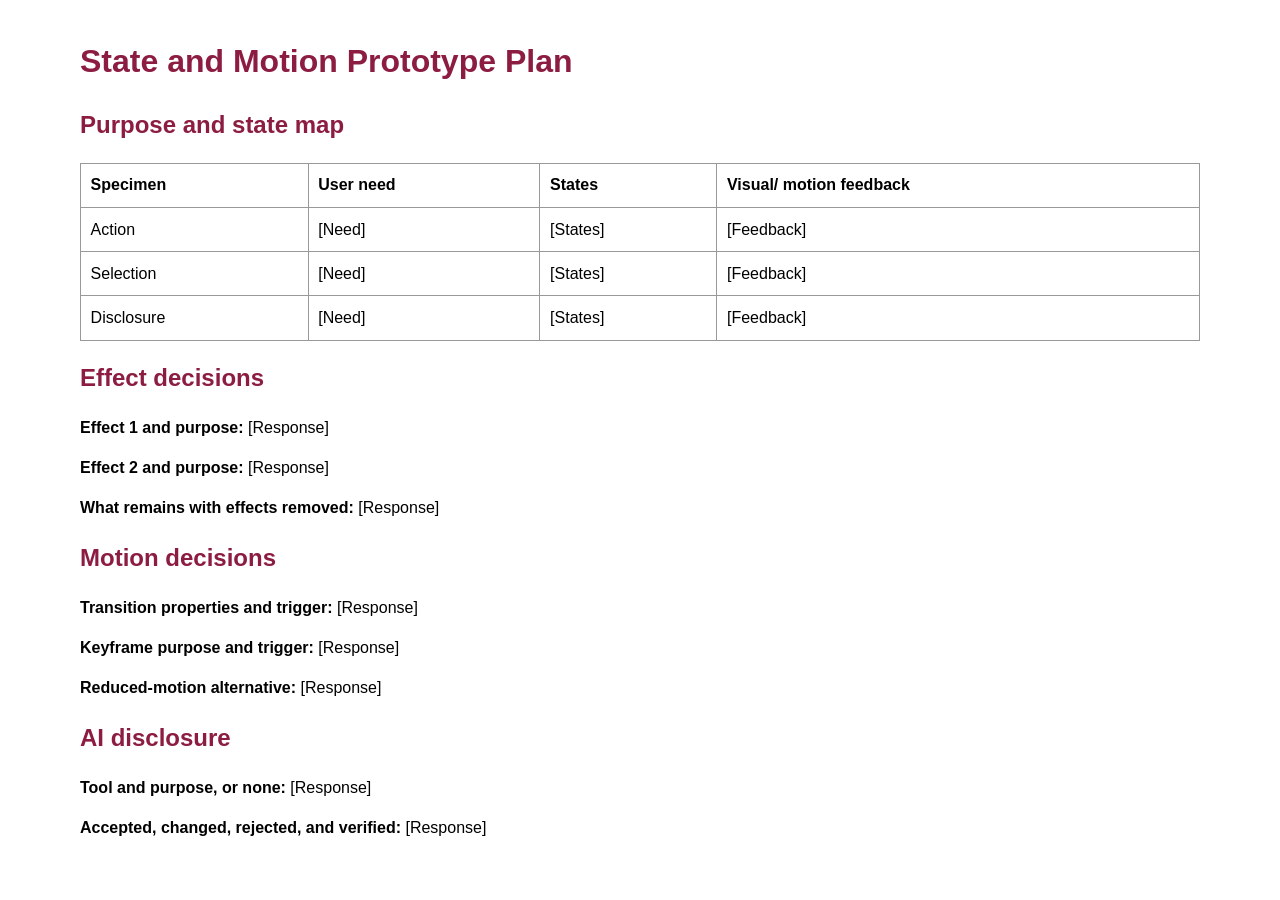
==== prototype-plan.html @ 9336cec7 "upload starter files" ====
<!DOCTYPE html>
    <html lang="en">
    <head>
        <meta charset="utf-8">
        <title>Prototype Plan</title>
        <style>
            body {
                max-width:70rem;
                margin:auto;
                padding:1rem;
                font:1rem/1.5 Arial,sans-serif;
                }
            h1,h2 {
                color:#8c1d40;
                }
            table {
                width:100%;
                border-collapse:collapse;
                }
            th,td {
                border:1px solid #999;
                padding:.6rem;
                text-align:left;
                vertical-align:top;
                }
        </style>
    </head>
    <body>
        <h1>State and Motion Prototype Plan</h1>
        <h2>Purpose and state map</h2>
        <table>
            <tr>
                <th>Specimen</th>
                <th>User need</th>
                <th>States</th>
                <th>Visual/ motion feedback</th>
            </tr>
            <tr>
                <td>Action</td>
                <td>[Need]</td>
                <td>[States]</td>
                <td>[Feedback]</td>
            </tr>
            <tr>
                <td>Selection</td>
                <td>[Need]</td>
                <td>[States]</td>
                <td>[Feedback]</td>
            </tr>
            <tr>
                <td>Disclosure</td>
                <td>[Need]</td>
                <td>[States]</td>
                <td>[Feedback]</td>
            </tr>
        </table>
        <h2>Effect decisions</h2>
        <p><strong>Effect 1 and purpose:</strong> [Response]</p>
        <p><strong>Effect 2 and purpose:</strong> [Response]</p>
        <p><strong>What remains with effects removed:</strong> [Response]</p>
        <h2>Motion decisions</h2>
        <p><strong>Transition properties and trigger:</strong> [Response]</p>
        <p><strong>Keyframe purpose and trigger:</strong> [Response]</p>
        <p><strong>Reduced-motion alternative:</strong> [Response]</p>
        <h2>AI disclosure</h2>
        <p><strong>Tool and purpose, or none:</strong> [Response]</p>
        <p><strong>Accepted, changed, rejected, and verified:</strong> [Response]</p>
    </body>
    </html>
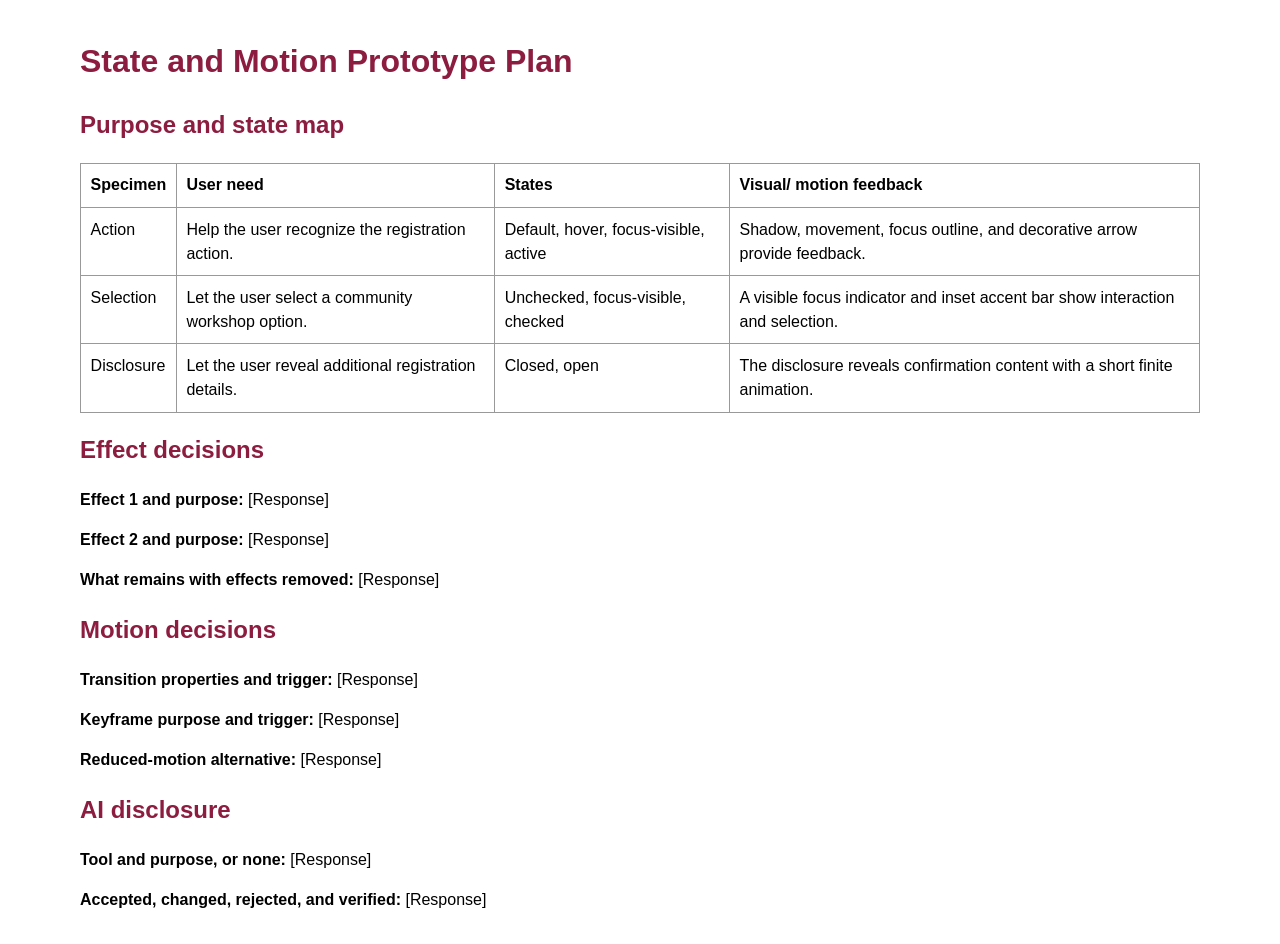
==== commit 3a6e9bd4: "Complete prototype purpose and state map" ====
--- a/prototype-plan.html
+++ b/prototype-plan.html
@@ -1,69 +1,77 @@
 <!DOCTYPE html>
-    <html lang="en">
-    <head>
-        <meta charset="utf-8">
-        <title>Prototype Plan</title>
-        <style>
-            body {
-                max-width:70rem;
-                margin:auto;
-                padding:1rem;
-                font:1rem/1.5 Arial,sans-serif;
-                }
-            h1,h2 {
-                color:#8c1d40;
-                }
-            table {
-                width:100%;
-                border-collapse:collapse;
-                }
-            th,td {
-                border:1px solid #999;
-                padding:.6rem;
-                text-align:left;
-                vertical-align:top;
-                }
-        </style>
-    </head>
-    <body>
-        <h1>State and Motion Prototype Plan</h1>
-        <h2>Purpose and state map</h2>
-        <table>
-            <tr>
-                <th>Specimen</th>
-                <th>User need</th>
-                <th>States</th>
-                <th>Visual/ motion feedback</th>
-            </tr>
-            <tr>
-                <td>Action</td>
-                <td>[Need]</td>
-                <td>[States]</td>
-                <td>[Feedback]</td>
-            </tr>
-            <tr>
-                <td>Selection</td>
-                <td>[Need]</td>
-                <td>[States]</td>
-                <td>[Feedback]</td>
-            </tr>
-            <tr>
-                <td>Disclosure</td>
-                <td>[Need]</td>
-                <td>[States]</td>
-                <td>[Feedback]</td>
-            </tr>
-        </table>
-        <h2>Effect decisions</h2>
-        <p><strong>Effect 1 and purpose:</strong> [Response]</p>
-        <p><strong>Effect 2 and purpose:</strong> [Response]</p>
-        <p><strong>What remains with effects removed:</strong> [Response]</p>
-        <h2>Motion decisions</h2>
-        <p><strong>Transition properties and trigger:</strong> [Response]</p>
-        <p><strong>Keyframe purpose and trigger:</strong> [Response]</p>
-        <p><strong>Reduced-motion alternative:</strong> [Response]</p>
-        <h2>AI disclosure</h2>
-        <p><strong>Tool and purpose, or none:</strong> [Response]</p>
-        <p><strong>Accepted, changed, rejected, and verified:</strong> [Response]</p>
-    </body>
-    </html>+<html lang="en">
+
+<head>
+    <meta charset="utf-8">
+    <title>Prototype Plan</title>
+    <style>
+        body {
+            max-width: 70rem;
+            margin: auto;
+            padding: 1rem;
+            font: 1rem/1.5 Arial, sans-serif;
+        }
+
+        h1,
+        h2 {
+            color: #8c1d40;
+        }
+
+        table {
+            width: 100%;
+            border-collapse: collapse;
+        }
+
+        th,
+        td {
+            border: 1px solid #999;
+            padding: .6rem;
+            text-align: left;
+            vertical-align: top;
+        }
+    </style>
+</head>
+
+<body>
+    <h1>State and Motion Prototype Plan</h1>
+    <h2>Purpose and state map</h2>
+    <table>
+        <tr>
+            <th>Specimen</th>
+            <th>User need</th>
+            <th>States</th>
+            <th>Visual/ motion feedback</th>
+        </tr>
+        <tr>
+            <td>Action</td>
+            <td>Help the user recognize the registration action.</td>
+            <td>Default, hover, focus-visible, active</td>
+            <td>Shadow, movement, focus outline, and decorative arrow provide feedback.</td>
+        </tr>
+        <tr>
+            <td>Selection</td>
+            <td>Let the user select a community workshop option.</td>
+            <td>Unchecked, focus-visible, checked</td>
+            <td>A visible focus indicator and inset accent bar show interaction and selection.</td>
+        </tr>
+        <tr>
+            <td>Disclosure</td>
+            <td>Let the user reveal additional registration details.</td>
+            <td>Closed, open</td>
+            <td>The disclosure reveals confirmation content with a short finite animation.</td>
+        </tr>
+    </table>
+    <h2>Effect decisions</h2>
+    <p><strong>Effect 1 and purpose:</strong> [Response]</p>
+    <p><strong>Effect 2 and purpose:</strong> [Response]</p>
+    <p><strong>What remains with effects removed:</strong> [Response]</p>
+    <h2>Motion decisions</h2>
+    <p><strong>Transition properties and trigger:</strong> [Response]</p>
+    <p><strong>Keyframe purpose and trigger:</strong> [Response]</p>
+    <p><strong>Reduced-motion alternative:</strong> [Response]</p>
+    <h2>AI disclosure</h2>
+    <p><strong>Tool and purpose, or none:</strong> [Response]</p>
+    <p><strong>Accepted, changed, rejected, and verified:</strong> [Response]</p>
+</body>
+
+</html>
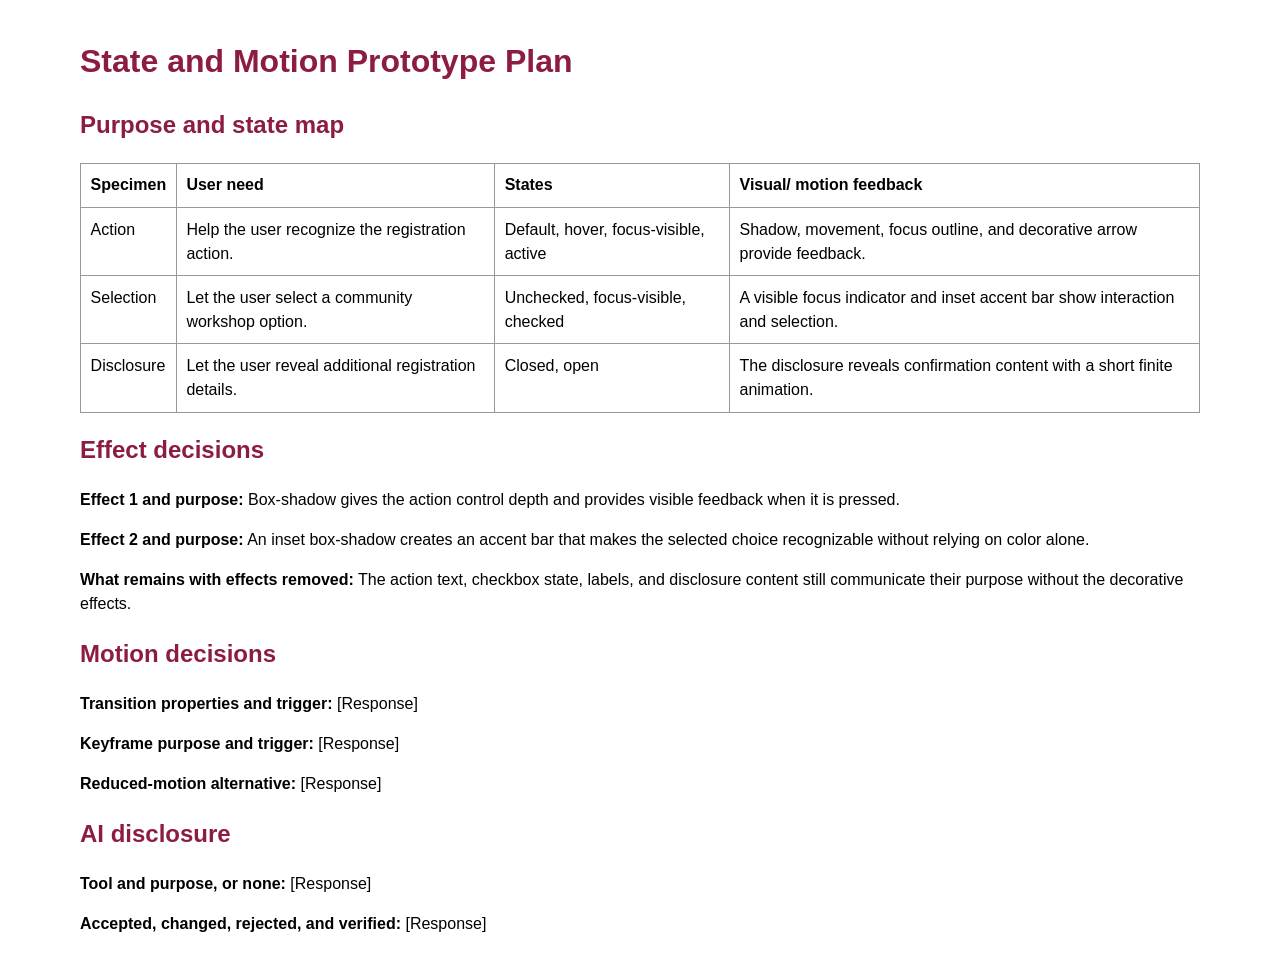
==== commit 40532252: "Document prototype effect decisions" ====
--- a/prototype-plan.html
+++ b/prototype-plan.html
@@ -62,9 +62,9 @@
         </tr>
     </table>
     <h2>Effect decisions</h2>
-    <p><strong>Effect 1 and purpose:</strong> [Response]</p>
-    <p><strong>Effect 2 and purpose:</strong> [Response]</p>
-    <p><strong>What remains with effects removed:</strong> [Response]</p>
+<p><strong>Effect 1 and purpose:</strong> Box-shadow gives the action control depth and provides visible feedback when it is pressed.</p>
+<p><strong>Effect 2 and purpose:</strong> An inset box-shadow creates an accent bar that makes the selected choice recognizable without relying on color alone.</p>
+<p><strong>What remains with effects removed:</strong> The action text, checkbox state, labels, and disclosure content still communicate their purpose without the decorative effects.</p>
     <h2>Motion decisions</h2>
     <p><strong>Transition properties and trigger:</strong> [Response]</p>
     <p><strong>Keyframe purpose and trigger:</strong> [Response]</p>
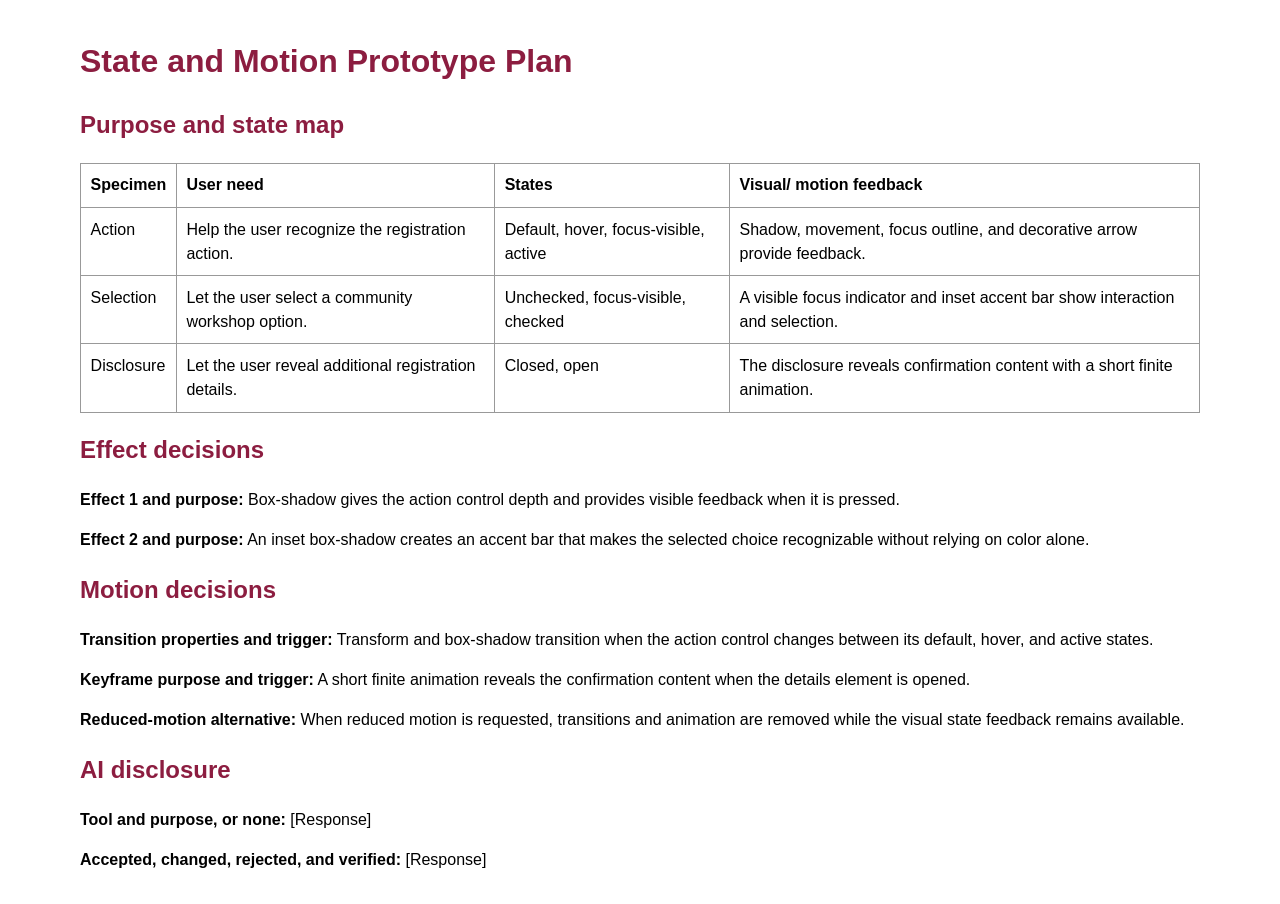
==== commit 2dbf1c99: "Document prototype motion decisions" ====
--- a/prototype-plan.html
+++ b/prototype-plan.html
@@ -62,13 +62,17 @@
         </tr>
     </table>
     <h2>Effect decisions</h2>
-<p><strong>Effect 1 and purpose:</strong> Box-shadow gives the action control depth and provides visible feedback when it is pressed.</p>
-<p><strong>Effect 2 and purpose:</strong> An inset box-shadow creates an accent bar that makes the selected choice recognizable without relying on color alone.</p>
-<p><strong>What remains with effects removed:</strong> The action text, checkbox state, labels, and disclosure content still communicate their purpose without the decorative effects.</p>
+    <p><strong>Effect 1 and purpose:</strong> Box-shadow gives the action control depth and provides visible feedback
+        when it is pressed.</p>
+    <p><strong>Effect 2 and purpose:</strong> An inset box-shadow creates an accent bar that makes the selected choice
+        recognizable without relying on color alone.</p>
     <h2>Motion decisions</h2>
-    <p><strong>Transition properties and trigger:</strong> [Response]</p>
-    <p><strong>Keyframe purpose and trigger:</strong> [Response]</p>
-    <p><strong>Reduced-motion alternative:</strong> [Response]</p>
+    <p><strong>Transition properties and trigger:</strong> Transform and box-shadow transition when the action control
+        changes between its default, hover, and active states.</p>
+    <p><strong>Keyframe purpose and trigger:</strong> A short finite animation reveals the confirmation content when the
+        details element is opened.</p>
+    <p><strong>Reduced-motion alternative:</strong> When reduced motion is requested, transitions and animation are
+        removed while the visual state feedback remains available.</p>
     <h2>AI disclosure</h2>
     <p><strong>Tool and purpose, or none:</strong> [Response]</p>
     <p><strong>Accepted, changed, rejected, and verified:</strong> [Response]</p>
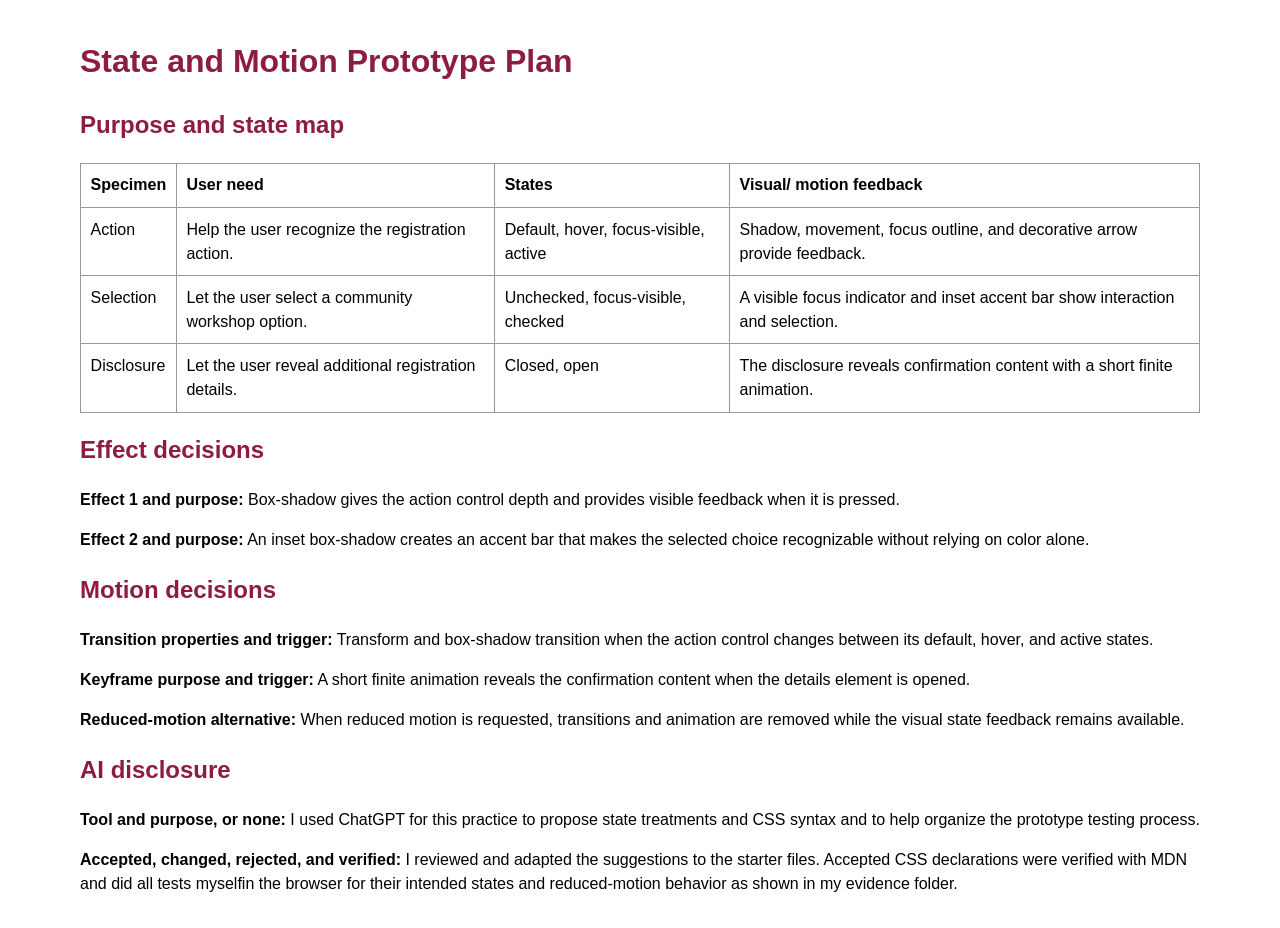
==== commit 21aa6cd6: "Complete prototype plan and AI disclosure" ====
--- a/prototype-plan.html
+++ b/prototype-plan.html
@@ -74,8 +74,8 @@
     <p><strong>Reduced-motion alternative:</strong> When reduced motion is requested, transitions and animation are
         removed while the visual state feedback remains available.</p>
     <h2>AI disclosure</h2>
-    <p><strong>Tool and purpose, or none:</strong> [Response]</p>
-    <p><strong>Accepted, changed, rejected, and verified:</strong> [Response]</p>
+    <p><strong>Tool and purpose, or none:</strong> I used ChatGPT for this practice to propose state treatments and CSS syntax and to help organize the prototype testing process.</p>
+    <p><strong>Accepted, changed, rejected, and verified:</strong> I reviewed and adapted the suggestions to the starter files. Accepted CSS declarations were verified with MDN and did all tests myselfin the browser for their intended states and reduced-motion behavior as shown in my evidence folder.</p>
 </body>
 
 </html>
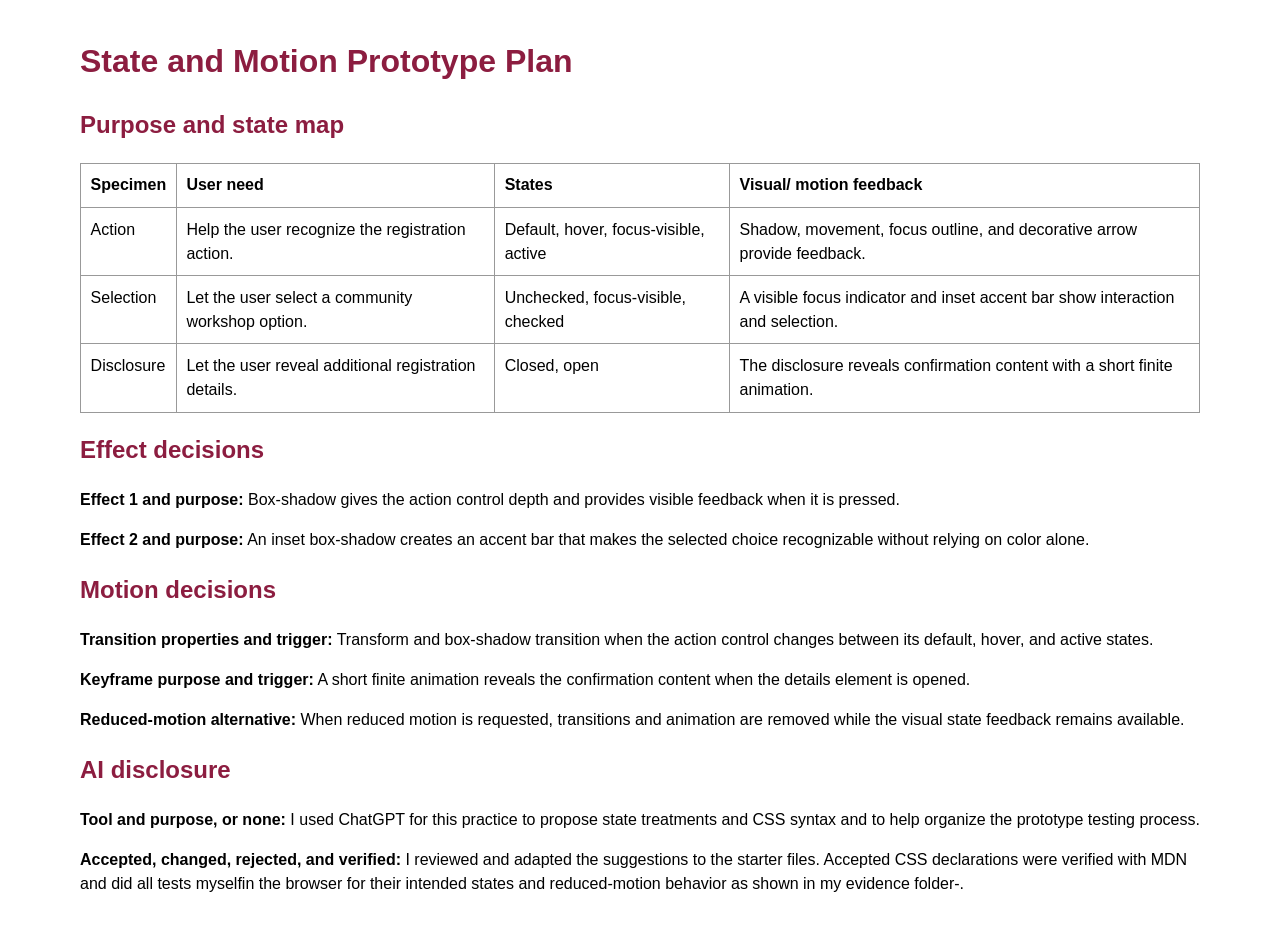
==== commit f58df69c: "Finalize prototype and testing documentation" ====
--- a/prototype-plan.html
+++ b/prototype-plan.html
@@ -75,7 +75,7 @@
         removed while the visual state feedback remains available.</p>
     <h2>AI disclosure</h2>
     <p><strong>Tool and purpose, or none:</strong> I used ChatGPT for this practice to propose state treatments and CSS syntax and to help organize the prototype testing process.</p>
-    <p><strong>Accepted, changed, rejected, and verified:</strong> I reviewed and adapted the suggestions to the starter files. Accepted CSS declarations were verified with MDN and did all tests myselfin the browser for their intended states and reduced-motion behavior as shown in my evidence folder.</p>
+    <p><strong>Accepted, changed, rejected, and verified:</strong> I reviewed and adapted the suggestions to the starter files. Accepted CSS declarations were verified with MDN and did all tests myselfin the browser for their intended states and reduced-motion behavior as shown in my evidence folder-.</p>
 </body>
 
 </html>
